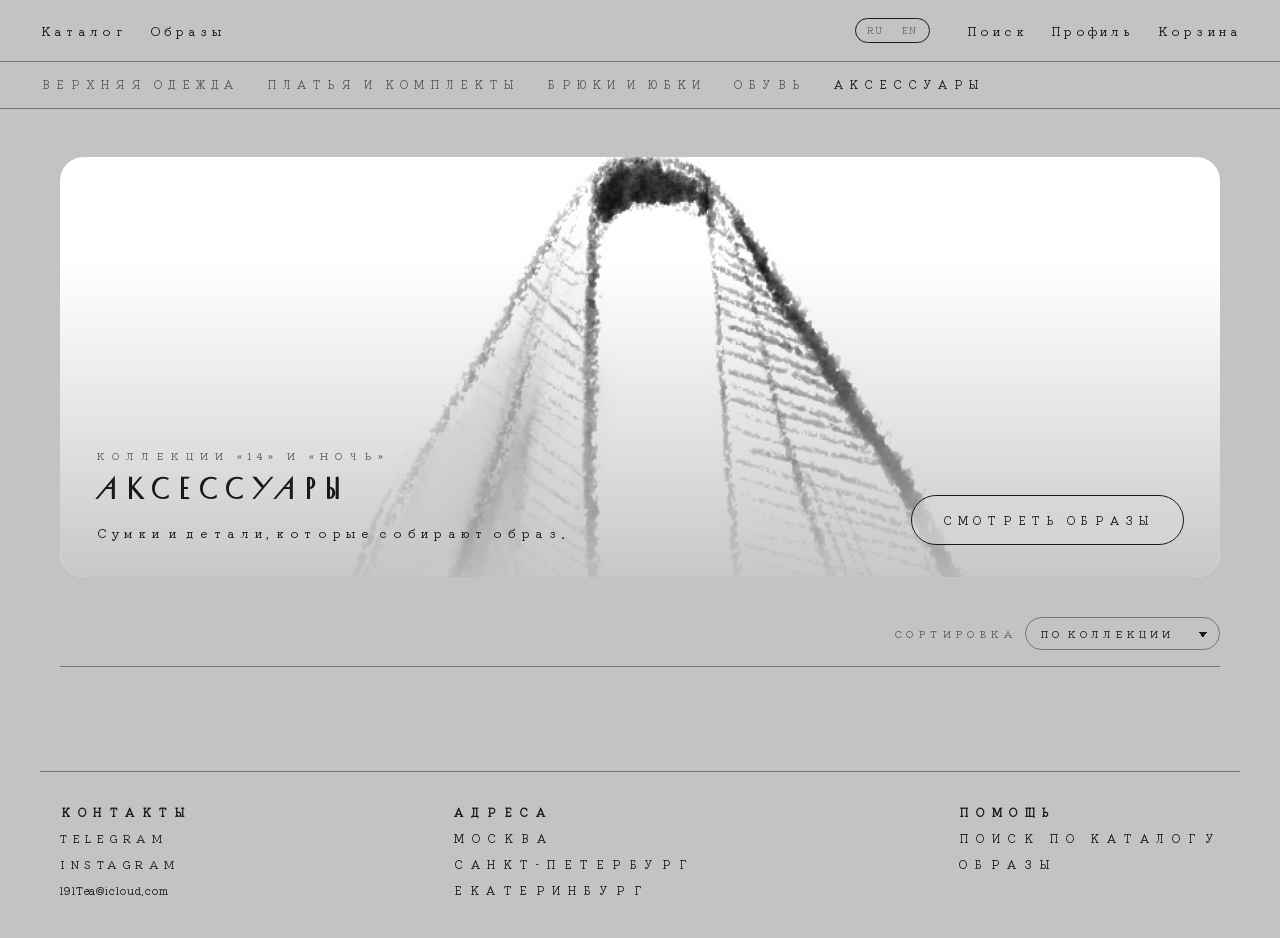
==== accessories.html @ dc135404 "Add files via upload" ====
<!DOCTYPE html>
<html lang="ru">
<head>
  <meta charset="UTF-8" />
  <meta name="viewport" content="width=device-width, initial-scale=1.0" />
  <title>Аксессуары — FORMA/FUNCTION</title>
  <link rel="stylesheet" href="index.css" />
  <link rel="stylesheet" href="animations.css" />
  <link rel="stylesheet" href="shared.css" />
  <script src="js/animations.js" defer></script>
</head>
<body>
  <header class="header">
    <div class="header-row">
      <div class="header-left">
        <button type="button" class="nav-button" data-link="index.html">Каталог</button>
        <button type="button" class="nav-button" data-link="collection.html">Образы</button>
      </div>
      <div class="header-right">
        <div class="lang-switch" role="group" aria-label="Language">
          <button type="button" class="lang-opt" data-lang="ru" aria-pressed="true">RU</button>
          <button type="button" class="lang-opt" data-lang="en" aria-pressed="false">EN</button>
        </div>
        <button type="button" class="nav-button" data-link="search.html">Поиск</button>
        <button type="button" class="nav-button" data-link="profile.html">Профиль</button>
        <button type="button" class="nav-button" data-link="cart.html">Корзина<span class="cart-count" data-cart-count></span></button>
      </div>
    </div>
    <nav class="tabs-wrap" aria-label="Категории одежды">
      <div class="tabs">
        <a class="tab" href="outerwear.html">Верхняя одежда</a>
        <a class="tab" href="dresses.html">Платья и комплекты</a>
        <a class="tab" href="pants.html">Брюки и юбки</a>
        <a class="tab" href="shoes.html">Обувь</a>
        <a class="tab is-current" href="accessories.html">Аксессуары</a>
      </div>
    </nav>
  </header>

  <main class="page-content" data-category="accessories">
    <section class="cat-hero">
      <img src="images/land_accs.jpg" alt="Аксессуары" class="cat-hero-image" />
      <div class="cat-hero-text">
        <p class="eyebrow">Коллекции «14» и «НОЧЬ»</p>
        <h1 class="cat-hero-title">Аксессуары</h1>
        <p class="cat-hero-note">Сумки и детали, которые собирают образ.</p>
      </div>
      <div class="cat-hero-actions">
        <button type="button" class="ghost-button" data-link="collection.html">Смотреть образы</button>
      </div>
    </section>

    <section class="toolbar">
      <div class="toolbar-left">
        <span class="count-label" data-count></span>
        <div class="chip-row" data-size-filters></div>
      </div>
      <label class="sort-wrap">
        Сортировка
        <select class="sort-select" data-sort>
          <option value="default">по коллекции</option>
          <option value="new">сначала новые</option>
          <option value="price-asc">цена ↑</option>
          <option value="price-desc">цена ↓</option>
        </select>
      </label>
    </section>

    <section class="product-grid" data-product-grid aria-live="polite"></section>
  </main>

  <footer class="footer">
    <div class="footer-column">
      <h3>Контакты</h3>
      <a class="footer-button" href="https://t.me/l9ltea" target="_blank" rel="noopener">Telegram</a>
      <a class="footer-button" href="https://www.instagram.com/l9ltea/" target="_blank" rel="noopener">Instagram</a>
      <a class="footer-button footer-mail" href="mailto:l9lTea@icloud.com">l9lTea@icloud.com</a>
    </div>
    <div class="footer-column">
      <h3>Адреса</h3>
      <p>Москва</p>
      <p>Санкт-Петербург</p>
      <p>Екатеринбург</p>
    </div>
    <div class="footer-column">
      <h3>Помощь</h3>
      <button class="footer-button" data-link="search.html">Поиск по каталогу</button>
      <button class="footer-button" data-link="collection.html">Образы</button>
    </div>
  </footer>

  <script src="js/i18n.js"></script>
  <script src="js/data.js"></script>
  <script src="js/cards.js"></script>
  <script src="js/cart.js"></script>
  <script src="js/catalog.js"></script>
  <script src="js/script.js"></script>
</body>
</html>
---- index.css ----
@font-face {
  font-family: 'Kiwi Maru';
  src: url('fonts/KiwiMaru-Regular.ttf') format('truetype');
  font-weight: 400;
  font-style: normal;
}

@font-face {
  font-family: 'Palace of Sports';
  src: url('fonts/Palace of Sports.otf') format('opentype');
  font-weight: 400;
  font-style: normal;
}

* {
  box-sizing: border-box;
}

html,
body {
  margin: 0;
  padding: 0;
  min-height: 100%;
  background: #C3C3C3;
  color: #191919;
  font-family: 'Kiwi Maru', serif;
}

body {
  display: flex;
  flex-direction: column;
  align-items: center;
}

button {
  cursor: pointer;
  border: none;
  background: none;
  font: inherit;
  color: inherit;
}

.header {
  width: 100%;
  background: #C3C3C3;
  display: flex;
  justify-content: space-between;
  align-items: center;
  padding: 18px 40px;
  border-bottom: 1px solid #737373;
}

.header-left,
.header-right {
  display: flex;
  gap: 24px;
  font-size: 12px;
  letter-spacing: 0.5em;
  text-transform: uppercase;
}

.nav-button {
  background: transparent;
  color: #191919;
}

.page-content {
  width: 100%;
  max-width: 1200px;
  padding: 24px 20px 0;
}

.hero-section,
.category-card,
.big-category,
.profile-panel,
.collection-card,
.search-panel,
.cart-panel {
  background: #D9D9D9;
}

.hero-section,
.category-card,
.big-category {
  position: relative;
  overflow: hidden;
}

.hero-section {
  min-height: 520px;
  display: flex;
  justify-content: center;
  align-items: center;
}

.hero-image,
.category-image {
  position: absolute;
  inset: 0;
  width: 100%;
  height: 100%;
  object-fit: cover;
}

.hero-section .hero-image { transform: scale(1.00); object-position: center 58%; }
.categories-grid > .category-card:nth-child(1) category-image { transform: scale(1.03); object-position: center 50%; }
.categories-grid > .category-card:nth-child(2) .category-image { transform: scale(1.00); object-position: center 52%; }
.big-category > .category-image { transform: scale(1.00); object-position: center 40%; }
.hero-button,
.category-button {
  padding: 22px 46px;
  border: 1px solid #191919;
  border-radius: 28px;
  letter-spacing: 0.5em;
  text-transform: uppercase;
  background: rgba(217, 217, 217, 0.85);
  position: relative;
  z-index: 1;
}

.categories-grid {
  margin-top: 64px;
  display: grid;
  grid-template-columns: repeat(2, minmax(0, 1fr));
  gap: 24px;
}

.category-card {
  min-height: 480px;
  display: flex;
  justify-content: center;
  align-items: center;
}

.big-category {
  margin-top: 24px;
  min-height: 260px;
  display: flex;
  justify-content: center;
  align-items: center;
}

.about-section {
  max-width: 760px;
  margin: 80px auto 0;
  text-align: center;
  padding: 0 10px;
}

.about-section h2 {
  margin-bottom: 32px;
  font-family: 'Palace of Sports', sans-serif;
  font-size: 15px;
  letter-spacing: 0.6em;
  text-transform: uppercase;
}

.about-section p {
  margin: 0 auto;
  max-width: 640px;
  font-size: 13px;
  line-height: 2;
  letter-spacing: 0.15em;
  color: #191919;
}

.footer {
  width: 100%;
  max-width: 1200px;
  margin: 80px auto 40px;
  padding: 32px 20px 0;
  border-top: 1px solid #737373;
  display: flex;
  justify-content: space-between;
  gap: 20px;
  flex-wrap: wrap;
}

.footer-column {
  display: flex;
  flex-direction: column;
  gap: 10px;
}

.footer-column h3,
.footer-column button,
.footer-column p {
  margin: 0;
  font-size: 11px;
  letter-spacing: 0.5em;
  text-transform: uppercase;
  color: #191919;
}

.footer-button {
  text-align: left;
  padding: 0;
}
---- animations.css ----
/* ---------- Плавное появление страницы ---------- */
body { animation: pageIn .6s ease backwards; }
body.is-leaving { opacity: 0; transition: opacity .3s ease; }
.header { animation: dropIn .7s cubic-bezier(.2,.7,.2,1) backwards; }

@keyframes pageIn { from { opacity: 0; } }
@keyframes dropIn { from { opacity: 0; translate: 0 -16px; } }
@keyframes riseIn { from { opacity: 0; translate: 0 24px; } }
@keyframes kenburns { from { scale: 1.12; } to { scale: 1; } }
@keyframes pop { 40% { scale: 1.25; } }

/* ---------- Появление блоков при прокрутке ---------- */
.js .reveal {
  opacity: 0;
  translate: 0 32px;
  transition: opacity .9s cubic-bezier(.2,.7,.2,1), translate .9s cubic-bezier(.2,.7,.2,1);
  transition-delay: var(--d, 0s);
}
.js .reveal.is-visible { opacity: 1; translate: 0 0; }

/* ---------- Навигация: подчёркивание ---------- */
.nav-button { position: relative; padding: 4px 0; }
.nav-button::after {
  content: "";
  position: absolute;
  left: 0; right: .5em; bottom: -2px;
  height: 1px;
  background: currentColor;
  transform: scaleX(0);
  transform-origin: left;
  transition: transform .35s cubic-bezier(.2,.7,.2,1);
}
.nav-button:hover::after,
.nav-button.is-current::after { transform: scaleX(1); }

/* ---------- Главная ---------- */
.hero-image { animation: kenburns 2.6s cubic-bezier(.2,.7,.2,1) backwards; }
.hero-image,
.category-image { transition: scale 1s cubic-bezier(.2,.7,.2,1); }
.hero-section:hover .hero-image,
.category-card:hover .category-image,
.big-category:hover .category-image { scale: 1.06; }

.hero-button,
.category-button {
  transition: background .4s ease, color .4s ease, translate .4s ease, box-shadow .4s ease;
}
.hero-button:hover,
.category-button:hover {
  background: #191919;
  color: #D9D9D9;
  translate: 0 -4px;
  box-shadow: 0 12px 24px rgba(0, 0, 0, .25);
}
.hero-button:active,
.category-button:active { translate: 0 0; }

.footer-button { transition: translate .3s ease, opacity .3s ease; }
.footer-button:hover { translate: 6px 0; opacity: .55; }

/* ---------- Образы (коллекции) ---------- */
.js .collection-section:not(.is-visible) .collection-card { opacity: 0; }
.js .collection-section.is-visible .collection-card {
  animation: riseIn .8s cubic-bezier(.2,.7,.2,1) backwards;
  animation-delay: calc(var(--i, 0) * 90ms);
}
.collection-image { transition: scale .9s cubic-bezier(.2,.7,.2,1); }
.collection-card:hover .collection-image { scale: 1.07; }
.card-label { transition: translate .4s ease; }
.collection-card:hover .card-label { translate: 8px 0; }

.row-arrow { transition: transform .25s ease, background .25s ease, box-shadow .25s ease; }
.row-arrow:hover {
  background: #fff;
  transform: translateY(-50%) scale(1.12);
  box-shadow: 0 6px 16px rgba(0, 0, 0, .2);
}
.row-arrow:active { transform: translateY(-50%) scale(.95); }

/* ---------- Корзина ---------- */
.js .cart-item { animation: riseIn .6s cubic-bezier(.2,.7,.2,1) backwards; animation-delay: calc(var(--i, 0) * 120ms + .25s); }
.cart-item { transition: opacity .35s ease, translate .35s ease, scale .35s ease, box-shadow .3s ease; }
.cart-item:hover { box-shadow: 0 8px 18px rgba(0, 0, 0, .12); }
.cart-item.is-removing { opacity: 0; translate: 60px 0; scale: .96; }

.quantity-btn, .remove-btn { transition: background .25s ease, color .25s ease, scale .2s ease, rotate .3s ease; }
.quantity-btn:hover { background: #191919; color: #fff; }
.quantity-btn:active { scale: .88; }
.remove-btn:hover { rotate: 90deg; }
.item-quantity span, .total-amount { display: inline-block; }
.pop { animation: pop .35s ease; }

.checkout-btn, .save-button, .search-button {
  transition: translate .3s ease, box-shadow .3s ease, background .3s ease;
}
.checkout-btn:hover, .save-button:hover, .search-button:hover {
  translate: 0 -3px;
  box-shadow: 0 12px 24px rgba(0, 0, 0, .25);
}
.checkout-btn:active, .save-button:active, .search-button:active { translate: 0 0; box-shadow: none; }

/* ---------- Поиск и профиль ---------- */
.search-input, .profile-field input {
  transition: box-shadow .3s ease, translate .3s ease, background .3s ease;
}
.search-input:focus, .profile-field input:focus {
  outline: none;
  background: #fff;
  box-shadow: 0 0 0 3px rgba(25, 25, 25, .15);
  translate: 0 -2px;
}
.js .result-item,
.js .profile-field,
.js .profile-menu-button { animation: riseIn .6s cubic-bezier(.2,.7,.2,1) backwards; animation-delay: calc(var(--i, 0) * 100ms + .2s); }
.result-item, .profile-menu-button { transition: translate .3s ease, box-shadow .3s ease, background .3s ease; }
.result-item:hover, .profile-menu-button:hover { translate: 8px 0; }
.result-item:hover { box-shadow: 0 8px 18px rgba(0, 0, 0, .12); }
.profile-avatar { transition: scale .5s cubic-bezier(.2,.7,.2,1); }
.profile-avatar:hover { scale: 1.06; }

/* ---------- Если в системе включено «уменьшить движение» ---------- */
@media (prefers-reduced-motion: reduce) {
  *, *::before, *::after {
    animation: none !important;
    transition: none !important;
  }
}

/* Мобильная версия (телефоны и узкие экраны) */
@media (max-width: 768px) {
  html, body { overflow-x: hidden; }

  /* Меню: влезает в ширину экрана, при нехватке места переносится */
  .header { flex-wrap: wrap; justify-content: center; gap: 10px 14px; padding: 14px 12px; }
  .header-left, .header-right { gap: 14px; font-size: 10px; letter-spacing: .25em; justify-content: center; }
  .nav-button::after { right: .25em; }

  .page-content { padding: 16px 14px 0; }

  /* Главная */
  .hero-section { min-height: 420px; }
  .hero-button, .category-button { padding: 14px 20px; font-size: 11px; letter-spacing: .3em; }
  .categories-grid { grid-template-columns: 1fr; gap: 16px; margin-top: 32px; }
  .category-card { min-height: 380px; }
  .big-category { min-height: 220px; }
  .about-section { margin-top: 48px; }
  .about-section p { font-size: 13px; letter-spacing: .08em; }

  .footer { margin: 48px auto 24px; gap: 24px; }
  .footer-column h3, .footer-column button, .footer-column p { letter-spacing: .25em; }

  /* Образы: вместо стрелок — свайп пальцем */
  .collection-title { font-size: 18px; letter-spacing: .25em; }
  .collection-row {
    overflow-x: auto;
    scroll-snap-type: x mandatory;
    gap: 14px;
    padding-bottom: 8px;
    transform: none !important;
    scrollbar-width: none;
    -webkit-overflow-scrolling: touch;
  }
  .collection-row::-webkit-scrollbar { display: none; }
  .collection-card { flex: 0 0 82%; min-height: 420px; scroll-snap-align: start; }
  .collection-card:hover { transform: none; box-shadow: none; }
  .row-arrow { display: none; }

  /* Корзина, поиск, профиль */
  .cart-page .cart-panel,
  .search-page .search-panel { padding: 22px 16px; margin-top: 20px; min-height: 0; }
  .cart-title, .search-title, .profile-form-title { font-size: 18px; letter-spacing: .25em; margin-bottom: 20px; }
  .cart-item { padding: 14px; gap: 12px; }
  .item-image { width: 64px; height: 64px; flex: none; }
  .item-details { min-width: 0; flex: 1; }
  .item-price { letter-spacing: .2em; }
  .checkout-btn { width: 100%; padding: 18px 16px; letter-spacing: .3em; }

  .search-input-wrapper { flex-direction: column; gap: 12px; margin-bottom: 24px; }
  .search-button { padding: 16px; letter-spacing: .3em; }

  .profile-page .profile-panel { grid-template-columns: 1fr; padding: 16px; margin-top: 20px; min-height: 0; gap: 8px; }
  .profile-sidebar, .profile-form { padding: 14px; }
  .profile-avatar { width: 120px; height: 120px; }
  .profile-menu-button { padding: 14px 0; letter-spacing: .3em; }
  .profile-field label { letter-spacing: .25em; }
  .save-button { align-self: stretch; padding: 18px 16px; letter-spacing: .3em; }

  /* 16px — чтобы iPhone не приближал страницу при вводе */
  .search-input, .profile-field input { font-size: 16px; }
}
---- shared.css ----
/* FORMA/FUNCTION — общие компоненты сайта (шапка с вкладками, карточки товаров,
   панель фильтров, адаптив).*/

:root {
  --bg: #C3C3C3;
  --panel: #D9D9D9;
  --panel-2: #CFCFCF;
  --ink: #191919;
  --line: #737373;
  --muted: #5A5A5A;
  --radius-card: 24px;
  --radius-pill: 28px;
}

html { scroll-behavior: smooth; }

[hidden] { display: none !important; }

html { overflow-x: clip; }

body { overflow-x: hidden; }

/* ---------------- header ---------------- */

.header {
  position: sticky;
  top: 0;
  z-index: 50;
  padding: 0 40px;
  display: block;
  border-bottom: 1px solid var(--line);
  background: rgba(195, 195, 195, 0.94);
  backdrop-filter: blur(8px);
}

.header-row {
  display: flex;
  justify-content: space-between;
  align-items: center;
  padding: 18px 0;
  gap: 24px;
}

.header-left,
.header-right {
  display: flex;
  gap: 24px;
  align-items: center;
  font-size: 12px;
  letter-spacing: 0.5em;
  text-transform: uppercase;
}

.nav-button {
  position: relative;
  padding: 2px 0;
  transition: opacity 0.25s ease;
}

.nav-button:hover { opacity: 0.55; }

.cart-count {
  display: none;
  min-width: 16px;
  height: 16px;
  margin-left: 6px;
  padding: 0 4px;
  border-radius: 8px;
  background: var(--ink);
  color: #fff;
  font-size: 9px;
  line-height: 16px;
  letter-spacing: 0.1em;
  text-align: center;
  vertical-align: middle;
}

.cart-count.is-visible { display: inline-block; }

/* ---------------- вкладки категорий ---------------- */

.tabs-wrap {
  border-top: 1px solid var(--line);
  margin: 0 -40px;
  padding: 0 40px;
  overflow-x: auto;
  scrollbar-width: none;
}

.tabs-wrap::-webkit-scrollbar { display: none; }

/* мягкое затухание справа: видно, что вкладки можно листать */
@media (max-width: 900px) {
  .tabs-wrap {
    -webkit-mask-image: linear-gradient(to right, #000 0, #000 88%, transparent 100%);
    mask-image: linear-gradient(to right, #000 0, #000 88%, transparent 100%);
  }
}

.tabs {
  display: flex;
  gap: 28px;
  padding: 12px 0 14px;
  white-space: nowrap;
  font-size: 11px;
  letter-spacing: 0.36em;
  text-transform: uppercase;
}

.tab {
  position: relative;
  padding: 2px 0;
  color: var(--muted);
  text-decoration: none;
  transition: color 0.25s ease;
}

/* линия появляется только при наведении */
.tab::after {
  content: "";
  position: absolute;
  left: 0;
  right: 0.36em;
  bottom: -4px;
  height: 1px;
  background: currentColor;
  transform: scaleX(0);
  transform-origin: left center;
  transition: transform 0.3s ease;
}

.tab:hover { color: var(--ink); }
.tab:hover::after { transform: scaleX(1); }

.tab.is-current {
  color: var(--ink);
  font-weight: 400;
}

/* ---------------- типографические утилиты ---------------- */

.eyebrow {
  font-size: 10px;
  letter-spacing: 0.5em;
  text-transform: uppercase;
  color: var(--muted);
  margin: 0;
}

.section-title {
  font-family: 'Palace of Sports', sans-serif;
  font-size: 15px;
  letter-spacing: 0.45em;
  text-transform: uppercase;
  margin: 0;
}

.lead-line {
  font-size: 12px;
  letter-spacing: 0.18em;
  color: var(--muted);
  margin: 0;
}

/* ---------------- hero категории ---------------- */

.cat-hero {
  position: relative;
  min-height: 420px;
  margin-top: 24px;
  border-radius: var(--radius-card);
  overflow: hidden;
  background: var(--panel);
  display: flex;
  align-items: flex-end;
  justify-content: space-between;
  gap: 24px;
  padding: 32px 36px;
}

.cat-hero-image {
  position: absolute;
  inset: 0;
  width: 100%;
  height: 100%;
  object-fit: cover;
  object-position: center 18%;
  filter: saturate(0.92);
}

.cat-hero::after {
  content: "";
  position: absolute;
  inset: 0;
  background: linear-gradient(to top, rgba(195, 195, 195, 0.92) 0%, rgba(195, 195, 195, 0.35) 45%, rgba(195, 195, 195, 0) 75%);
}

.cat-hero-text {
  position: relative;
  z-index: 1;
  max-width: 620px;
}

.cat-hero-title {
  font-family: 'Palace of Sports', sans-serif;
  font-size: 30px;
  letter-spacing: 0.3em;
  text-transform: uppercase;
  margin: 10px 0 12px;
  line-height: 1.25;
}

.cat-hero-note {
  font-size: 12px;
  line-height: 1.9;
  letter-spacing: 0.14em;
  color: var(--ink);
  margin: 0;
}

.cat-hero-actions {
  position: relative;
  z-index: 1;
  display: flex;
  gap: 12px;
  flex-wrap: wrap;
}

button.ghost-button,
a.ghost-button {
  display: inline-block;
  color: var(--ink);
  text-decoration: none;
  padding: 16px 30px;
  border: 1px solid var(--ink);
  border-radius: var(--radius-pill);
  background: rgba(217, 217, 217, 0.6);
  font-size: 11px;
  letter-spacing: 0.34em;
  text-transform: uppercase;
  transition: background 0.25s ease, color 0.25s ease, transform 0.25s ease;
}

.ghost-button:hover {
  background: var(--ink);
  color: #fff;
  transform: translateY(-2px);
}

/* ---------------- панель фильтров ---------------- */

.toolbar {
  display: flex;
  align-items: center;
  justify-content: space-between;
  gap: 24px;
  flex-wrap: wrap;
  margin: 40px 0 24px;
  padding-bottom: 16px;
  border-bottom: 1px solid var(--line);
}

.toolbar-left {
  display: flex;
  align-items: center;
  gap: 18px;
  flex-wrap: wrap;
}

.count-label {
  font-size: 11px;
  letter-spacing: 0.32em;
  text-transform: uppercase;
  color: var(--muted);
}

.chip-row {
  display: flex;
  gap: 8px;
  flex-wrap: wrap;
}

@media (max-width: 720px) {
  .chip-row { flex-wrap: nowrap; overflow-x: auto; scrollbar-width: none; padding-bottom: 2px; }
  .chip-row::-webkit-scrollbar { display: none; }
  .chip { flex: none; }
}

.chip {
  padding: 8px 16px;
  border: 1px solid var(--line);
  border-radius: var(--radius-pill);
  font-size: 10px;
  letter-spacing: 0.24em;
  text-transform: uppercase;
  background: transparent;
  transition: background 0.2s ease, color 0.2s ease, border-color 0.2s ease;
}

.chip:hover { border-color: var(--ink); }

.chip.is-active {
  background: var(--ink);
  border-color: var(--ink);
  color: #fff;
}

.sort-wrap {
  display: flex;
  align-items: center;
  gap: 10px;
  font-size: 10px;
  letter-spacing: 0.24em;
  text-transform: uppercase;
  color: var(--muted);
}

.sort-select {
  appearance: none;
  padding: 8px 30px 8px 14px;
  border: 1px solid var(--line);
  border-radius: var(--radius-pill);
  background: transparent;
  color: var(--ink);
  font: inherit;
  font-size: 10px;
  letter-spacing: 0.2em;
  text-transform: uppercase;
  background-image: linear-gradient(45deg, transparent 50%, var(--ink) 50%), linear-gradient(135deg, var(--ink) 50%, transparent 50%);
  background-position: calc(100% - 16px) 52%, calc(100% - 11px) 52%;
  background-size: 5px 5px, 5px 5px;
  background-repeat: no-repeat;
  cursor: pointer;
}

/* ---------------- сетка товаров ---------------- */

.product-grid {
  display: grid;
  grid-template-columns: repeat(3, minmax(0, 1fr));
  gap: 24px;
}

.product-card {
  position: relative;
  display: flex;
  flex-direction: column;
  background: var(--panel);
  border-radius: var(--radius-card);
  overflow: hidden;
  transition: transform 0.35s ease, box-shadow 0.35s ease;
}

@keyframes cardIn {
  from { opacity: 0; transform: translateY(18px); }
  to { opacity: 1; transform: translateY(0); }
}

.product-card {
  animation: cardIn 0.5s cubic-bezier(.2, .7, .2, 1) backwards;
  animation-delay: calc(var(--i, 0) * 45ms);
}

@media (prefers-reduced-motion: reduce) {
  .product-card { animation: none; }
}

.product-card:hover {
  transform: translateY(-8px);
  box-shadow: 0 14px 28px rgba(0, 0, 0, 0.16);
}

.product-media {
  position: relative;
  aspect-ratio: 3 / 4;
  overflow: hidden;
  background: var(--panel-2);
}

.product-media img {
  width: 100%;
  height: 100%;
  object-fit: cover;
  object-position: center 22%;
  transition: transform 0.6s ease;
}

.product-card:hover .product-media img { transform: scale(1.04); }

.product-badge {
  position: absolute;
  top: 14px;
  left: 14px;
  padding: 6px 12px;
  border-radius: var(--radius-pill);
  background: rgba(195, 195, 195, 0.9);
  font-size: 9px;
  letter-spacing: 0.26em;
  text-transform: uppercase;
}

.product-body {
  display: flex;
  flex-direction: column;
  flex: 1;
  gap: 10px;
  padding: 18px 20px 20px;
}

.product-body .product-row { margin-top: auto; }

.product-name {
  font-size: 12px;
  letter-spacing: 0.2em;
  text-transform: uppercase;
  margin: 0;
}

.product-sub {
  font-size: 10px;
  letter-spacing: 0.2em;
  text-transform: uppercase;
  color: var(--muted);
  margin: 0;
}

.product-row {
  display: flex;
  align-items: center;
  justify-content: space-between;
  gap: 12px;
}

.product-price {
  font-size: 13px;
  letter-spacing: 0.14em;
}

.add-button {
  padding: 12px 22px;
  border: 1px solid var(--ink);
  border-radius: var(--radius-pill);
  font-size: 10px;
  letter-spacing: 0.24em;
  text-transform: uppercase;
  transition: background 0.22s ease, color 0.22s ease;
}

.add-button:hover,
.add-button.is-added {
  background: var(--ink);
  color: #fff;
}

.sizes {
  display: flex;
  gap: 6px;
  flex-wrap: wrap;
  font-size: 9px;
  letter-spacing: 0.14em;
  text-transform: uppercase;
  color: var(--muted);
}

.sizes span {
  padding: 3px 7px;
  border: 1px solid var(--line);
  border-radius: 10px;
}

/* карточка-заглушка «коллекция пополняется» */

.soon-card {
  display: flex;
  flex-direction: column;
  justify-content: center;
  gap: 12px;
  min-height: 280px;
  padding: 28px;
  border: 1px dashed var(--line);
  border-radius: var(--radius-card);
  background: transparent;
}

.soon-card .soon-title {
  font-family: 'Palace of Sports', sans-serif;
  font-size: 14px;
  letter-spacing: 0.4em;
  text-transform: uppercase;
  margin: 0;
}

.soon-card p {
  font-size: 11px;
  line-height: 1.9;
  letter-spacing: 0.14em;
  color: var(--muted);
  margin: 0;
}

/* пустое состояние */

.empty-state {
  grid-column: 1 / -1;
  padding: 64px 32px;
  border: 1px dashed var(--line);
  border-radius: var(--radius-card);
  text-align: center;
}

.empty-state h3 {
  font-family: 'Palace of Sports', sans-serif;
  font-size: 15px;
  letter-spacing: 0.4em;
  text-transform: uppercase;
  margin: 0 0 14px;
}

.empty-state p {
  font-size: 12px;
  line-height: 1.9;
  letter-spacing: 0.14em;
  color: var(--muted);
  margin: 0 auto;
  max-width: 460px;
}

/* ---------------- адаптив ---------------- */

@media (max-width: 1080px) {
  .header { padding: 0 24px; }
  .tabs-wrap { margin: 0 -24px; padding: 0 24px; }
  .product-grid { grid-template-columns: repeat(2, minmax(0, 1fr)); }
  .cat-hero { padding: 24px; min-height: 360px; flex-direction: column; align-items: flex-start; justify-content: flex-end; }
  .cat-hero-title { font-size: 24px; }
}

@media (max-width: 720px) {
  .header { padding: 0 16px; }
  /* на телефоне фото сверху, текст и кнопка — под ним */
  .cat-hero {
    flex-direction: column;
    align-items: stretch;
    justify-content: flex-start;
    gap: 0;
    min-height: 0;
    padding: 0 0 20px;
    margin-top: 16px;
  }
  .cat-hero::after { display: none; }
  .cat-hero-image {
    position: relative;
    inset: auto;
    width: 100%;
    height: auto;
    aspect-ratio: 16 / 10;
    object-position: center 22%;
  }
  .cat-hero-text { padding: 18px 20px 0; max-width: none; }
  .cat-hero-title { font-size: 22px; letter-spacing: 0.22em; margin: 8px 0 10px; }
  .cat-hero-note { font-size: 11px; line-height: 1.8; }
  .cat-hero-actions { padding: 16px 20px 0; }
  .cat-hero-actions .ghost-button { padding: 14px 22px; font-size: 10px; letter-spacing: 0.26em; }
  .product-media { aspect-ratio: 4 / 5; }
  .header-row { padding: 12px 0; gap: 8px; flex-wrap: nowrap; }
  .header-left, .header-right { gap: 10px; font-size: 9.5px; letter-spacing: 0.12em; flex-wrap: nowrap; }
  .nav-button { white-space: nowrap; }
  .tabs-wrap { margin: 0 -16px; padding: 0 16px; }
  .tabs { gap: 18px; font-size: 10px; letter-spacing: 0.24em; padding: 10px 0 12px; }
  .page-content { padding: 16px 16px 0; }
  .cat-hero { min-height: 300px; border-radius: 18px; padding: 20px; }
  .cat-hero-title { font-size: 19px; letter-spacing: 0.22em; }
  .ghost-button { padding: 13px 22px; font-size: 10px; }
  .product-grid { grid-template-columns: 1fr; gap: 18px; }
  .toolbar { margin: 28px 0 18px; }
  .about-section, .footer { margin-left: 0; margin-right: 0; }
  .footer { margin: 56px auto 28px; }
}

.is-hidden { display: none !important; }


/* Ряды образов  */
html, body { overflow-x: clip; }


/* ---------- Образы ---------- */
.collection-section { position: relative; overflow: clip; padding-top: 6px; }
.collection-section .row-arrow { width: 46px; height: 46px; font-size: 20px; backdrop-filter: blur(2px); }
.collection-section .row-arrow.left { left: 10px; }
.collection-section .row-arrow.right { right: 10px; }

@media (max-width: 900px) {
  .collection-section .row-arrow { display: none; }
}


/* ---------- контакты внизу как ссылки ---------- */
.footer-column a,
.footer-column .footer-button {
  display: inline-block;
  margin: 0;
  padding: 0;
  font-family: inherit;
  font-size: 11px;
  letter-spacing: 0.5em;
  text-transform: uppercase;
  text-decoration: none;
  color: #191919;
  background: none;
  border: 0;
  cursor: pointer;
}

/* почта */
.footer-column .footer-mail {
  text-transform: none;
  letter-spacing: 0.08em;
}

@media (max-width: 720px) {
  .footer-column a,
  .footer-column .footer-button { letter-spacing: 0.25em; }
  .footer-column .footer-mail { letter-spacing: 0.06em; }
}


/* ---------- переключатель языка ---------- */
.lang-switch {
  display: inline-flex;
  align-items: center;
  gap: 2px;
  margin-right: 12px;
  padding: 3px;
  border: 1px solid var(--ink);
  border-radius: var(--radius-pill);
  line-height: 1;
}

.lang-opt {
  padding: 4px 8px;
  border-radius: var(--radius-pill);
  font-family: inherit;
  font-size: 9px;
  letter-spacing: 0.18em;
  text-transform: uppercase;
  color: var(--ink);
  background: transparent;
  opacity: 0.5;
  transition: background 0.2s ease, color 0.2s ease, opacity 0.2s ease;
}

.lang-opt:hover { opacity: 1; }

.lang-opt.is-active {
  background: var(--ink);
  color: #fff;
  opacity: 1;
}

@media (max-width: 720px) {
  .lang-switch { margin-right: 6px; padding: 2px; }
  .lang-opt { padding: 3px 5px; font-size: 8px; letter-spacing: 0.08em; }
}


/* ---------- узкие экраны: меню уезжает на вторую строку ---------- */
@media (max-width: 520px) {
  .header-row { flex-wrap: wrap; row-gap: 8px; }
  .header-left { flex: 1 1 auto; justify-content: flex-start; }
  .header-right { flex: 1 1 100%; justify-content: space-between; gap: 8px; }
  .header-row { padding: 10px 0 8px; }
}
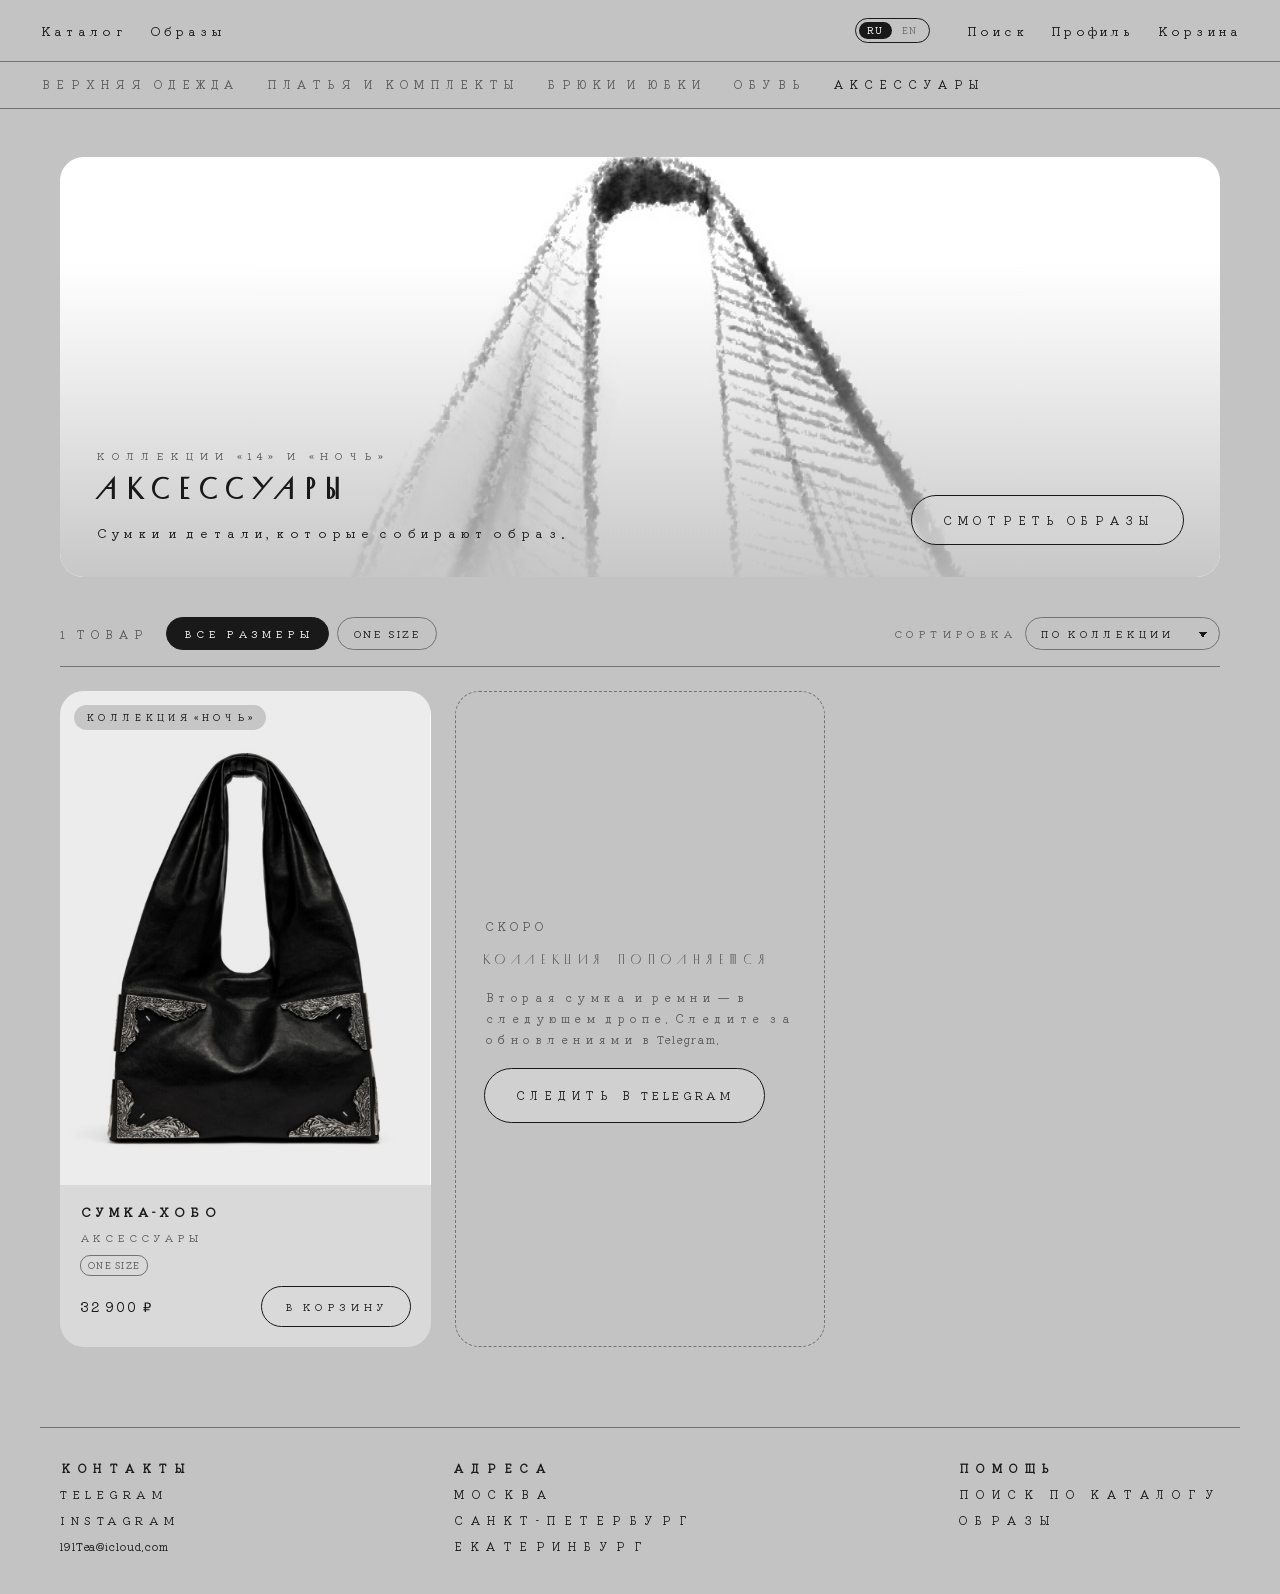
==== commit 28daeff4: "Add files via upload" ====
--- a/accessories.html
+++ b/accessories.html
@@ -89,7 +89,7 @@
     </div>
   </footer>
 
-  <script src="js/i18n.js"></script>
+  <script src="js/translate.js"></script>
   <script src="js/data.js"></script>
   <script src="js/cards.js"></script>
   <script src="js/cart.js"></script>
